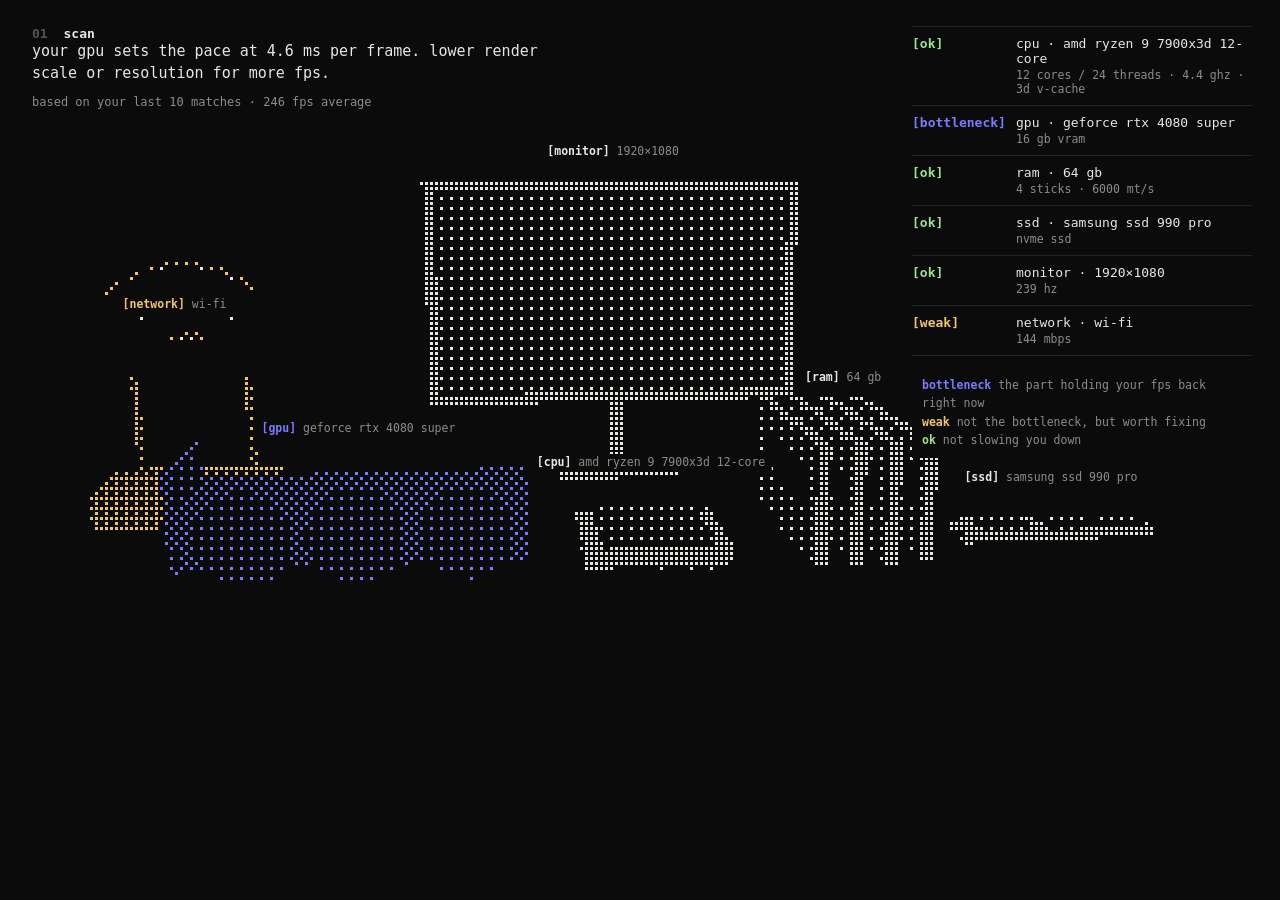
==== src/Aeox.Scan/web/index.html @ dab857dc "scan tool" ====
<!doctype html>
<html lang="en">
<head>
  <meta charset="utf-8">
  <title>aeox scan</title>
  <link rel="stylesheet" href="scan.css">
  <script type="importmap">
    {
      "imports": {
        "three": "./vendor/three/build/three.module.min.js",
        "three/addons/": "./vendor/three/jsm/"
      }
    }
  </script>
</head>
<body>
  <canvas id="scene"></canvas>
  <div id="labels"></div>

  <section class="head">
    <p class="num"><span>01</span> scan</p>
    <p class="verdict" id="verdict">scanning your pc…</p>
    <p class="sub" id="sub"></p>
  </section>

  <aside class="parts">
    <ul id="parts"></ul>
    <p class="legend"><b class="k-limit">bottleneck</b> the part holding your fps back right now<br><b class="k-warn">weak</b> not the bottleneck, but worth fixing<br><b class="k-ok">ok</b> not slowing you down</p>
  </aside>

  <section class="detail" id="detail" hidden>
    <p class="detail-kind" id="detailKind"></p>
    <p class="detail-title" id="detailTitle"></p>
    <p class="detail-line" id="detailLine"></p>
    <p class="detail-note" id="detailNote"></p>
  </section>

  <script type="module" src="scan.js"></script>
</body>
</html>
---- src/Aeox.Scan/web/scan.css ----
:root {
  --bg: #0b0b0c;
  --ink: #e8e6e1;
  --dim: #8f8c86;
  --faint: #55534f;
  --rule: #222226;
  --accent: #7c7aff;
  --warn: #f2c46b;
  --good: #9be38f;
  --mono: "Cascadia Mono", Consolas, monospace;
}

* { box-sizing: border-box; }

html, body {
  margin: 0;
  height: 100%;
  overflow: hidden;
  background: var(--bg);
  color: var(--ink);
  font-family: var(--mono);
  font-size: 13px;
  user-select: none;
}

#scene {
  position: absolute;
  inset: 0;
  width: 100%;
  height: 100%;
  image-rendering: pixelated;
  cursor: crosshair;
}

#labels { position: absolute; inset: 0; pointer-events: none; }

.label {
  position: absolute;
  transform: translate(-50%, -100%);
  padding: 1px 6px;
  background: var(--bg);
  font-size: 11.5px;
  color: var(--dim);
  white-space: nowrap;
}

.label b { color: var(--ink); font-weight: 700; }
.label.limit b { color: var(--accent); }
.label.warn b { color: var(--warn); }

.head {
  position: absolute;
  left: 32px;
  top: 26px;
  max-width: 520px;
}

.head p { margin: 0; }
.num span { color: var(--faint); margin-right: 8px; }
.num { font-weight: 700; }
.verdict { margin-top: 12px !important; font-size: 15px; line-height: 1.45; background: var(--bg); padding: 2px 6px; margin-left: -6px !important; display: inline; box-decoration-break: clone; -webkit-box-decoration-break: clone; }
.sub { margin-top: 10px !important; color: var(--dim); font-size: 12px; }

.parts {
  position: absolute;
  right: 28px;
  top: 26px;
  width: 340px;
}

.parts ul { list-style: none; margin: 0; padding: 0; border-top: 1px solid var(--rule); }

.parts li {
  display: grid;
  grid-template-columns: 96px 1fr;
  gap: 2px 8px;
  padding: 9px 0;
  border-bottom: 1px solid var(--rule);
  background: var(--bg);
  cursor: default;
}

.parts li .tag { font-weight: 700; color: var(--good); }
.parts li.warn .tag { color: var(--warn); }
.parts li.limit .tag { color: var(--accent); }
.parts li .title { color: var(--ink); }
.parts li .line { grid-column: 2; color: var(--dim); font-size: 11.5px; }
.parts li.active .title { text-decoration: underline; text-underline-offset: 3px; }

.detail {
  position: absolute;
  left: 32px;
  bottom: 28px;
  max-width: 460px;
  background: var(--bg);
  border: 1px solid #33333a;
  padding: 14px 16px;
}

.detail p { margin: 0; }
.detail-kind { color: var(--faint); font-size: 12px; }
.detail-title { margin-top: 6px !important; font-weight: 700; }
.detail-line { margin-top: 4px !important; color: var(--dim); font-size: 12px; }
.detail-note { margin-top: 8px !important; font-size: 12px; }

.legend { margin: 12px 0 0; padding: 8px 10px; background: var(--bg); color: var(--dim); font-size: 11.5px; line-height: 1.6; }
.legend b { font-weight: 700; }
.legend .k-limit { color: var(--accent); }
.legend .k-warn { color: var(--warn); }
.legend .k-ok { color: var(--good); }
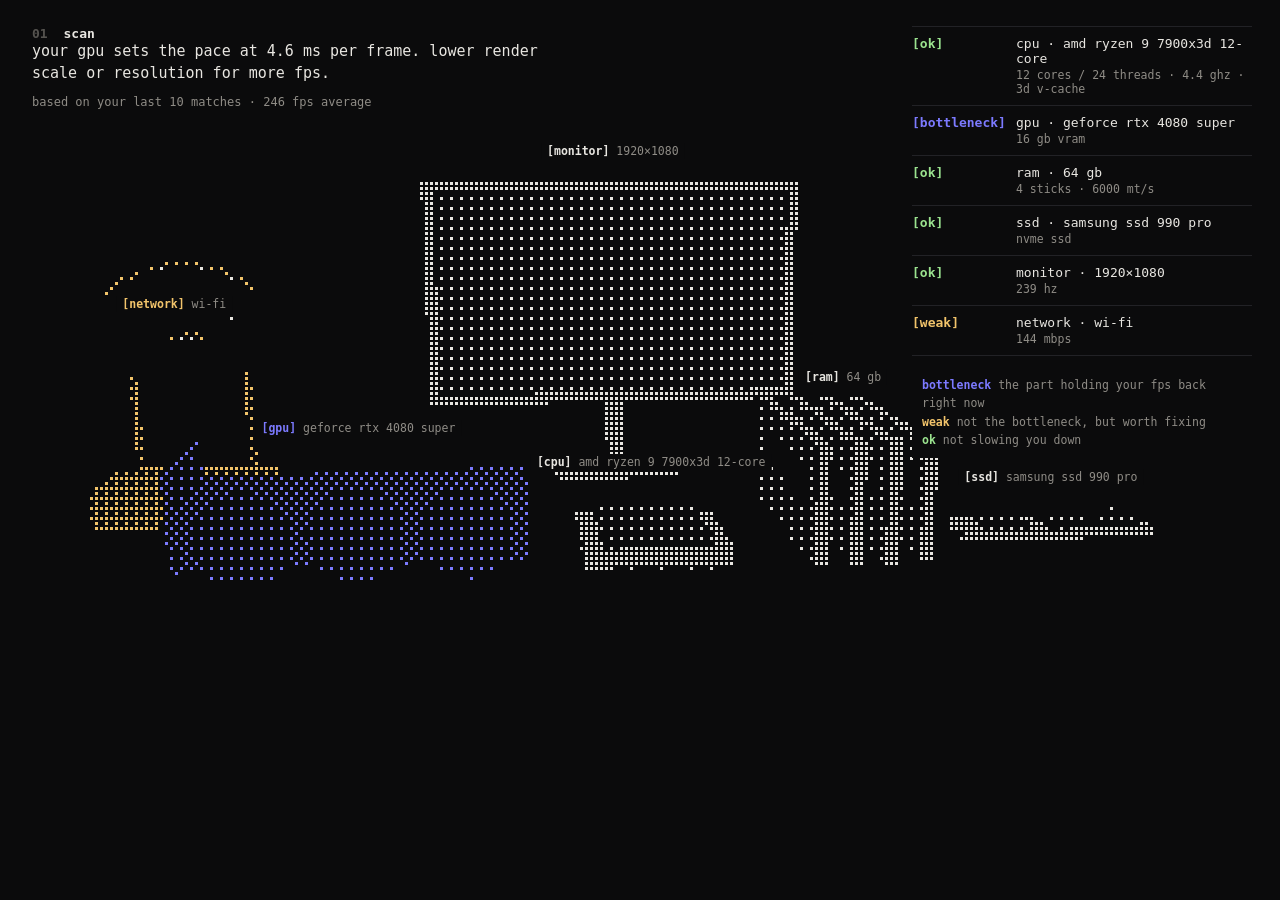
==== commit 5d1d9790: "scan text" ====
--- a/src/Aeox.Scan/web/index.html
+++ b/src/Aeox.Scan/web/index.html
@@ -19,7 +19,7 @@
 
   <section class="head">
     <p class="num"><span>01</span> scan</p>
-    <p class="verdict" id="verdict">scanning your pc…</p>
+    <p class="verdict" id="verdict">scanning your pc...</p>
     <p class="sub" id="sub"></p>
   </section>
 
